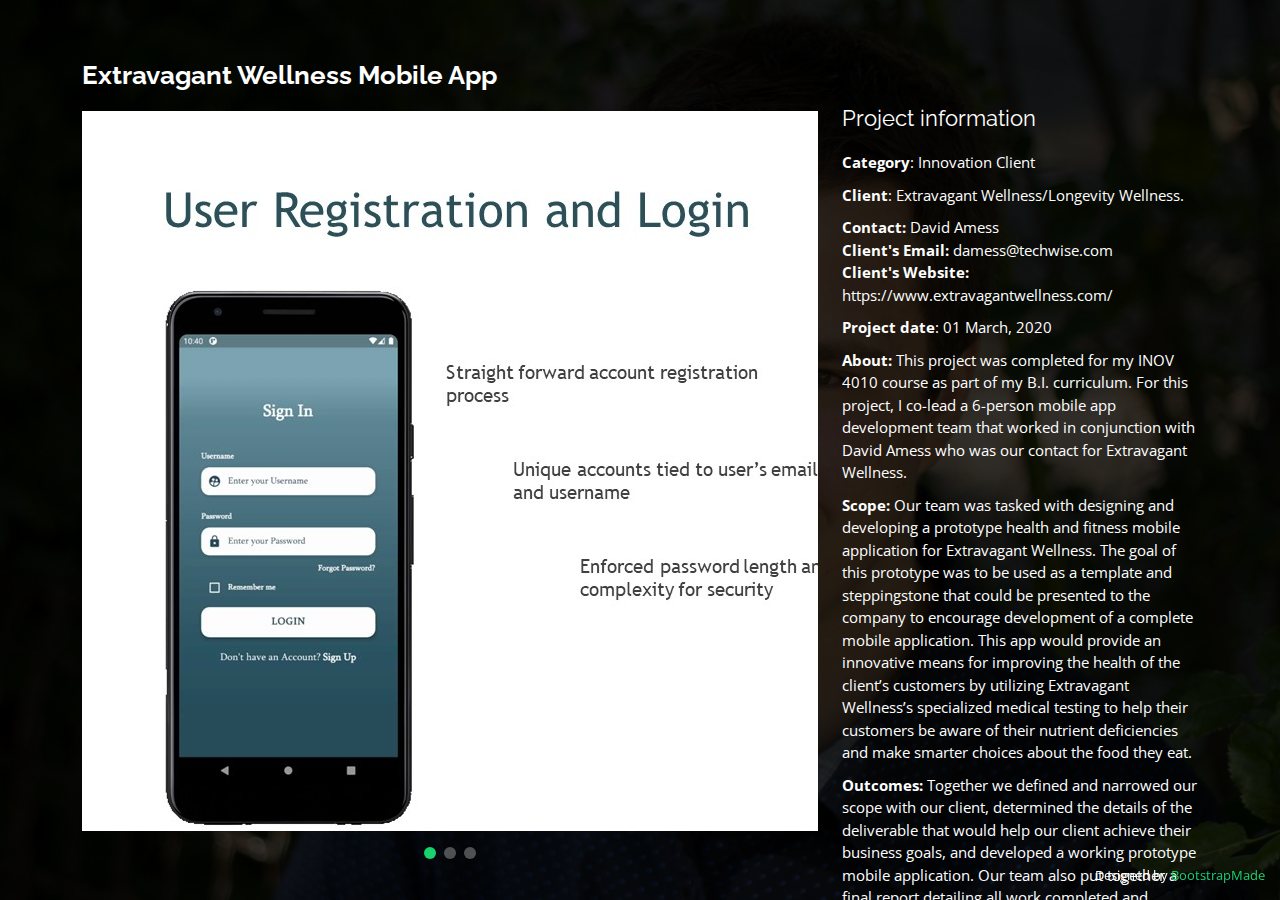
==== portfolio-details0.html @ 21a7d77b "Massive Portfolio Update" ====
<!DOCTYPE html>
<html lang="en">

<head>
  <meta charset="utf-8">
  <meta content="width=device-width, initial-scale=1.0" name="viewport">

  <title>Portfolio Details - Personal Bootstrap Template</title>
  <meta content="" name="description">
  <meta content="" name="keywords">

  <!-- Favicons -->
  <link href="assets/img/favicon.png" rel="icon">
  <link href="assets/img/apple-touch-icon.png" rel="apple-touch-icon">

  <!-- Google Fonts -->
  <link href="https://fonts.googleapis.com/css?family=Open+Sans:300,300i,400,400i,600,600i,700,700i|Raleway:300,300i,400,400i,500,500i,600,600i,700,700i|Poppins:300,300i,400,400i,500,500i,600,600i,700,700i" rel="stylesheet">

  <!-- Vendor CSS Files -->
  <link href="assets/vendor/bootstrap/css/bootstrap.min.css" rel="stylesheet">
  <link href="assets/vendor/bootstrap-icons/bootstrap-icons.css" rel="stylesheet">
  <link href="assets/vendor/boxicons/css/boxicons.min.css" rel="stylesheet">
  <link href="assets/vendor/glightbox/css/glightbox.min.css" rel="stylesheet">
  <link href="assets/vendor/remixicon/remixicon.css" rel="stylesheet">
  <link href="assets/vendor/swiper/swiper-bundle.min.css" rel="stylesheet">

  <!-- Template Main CSS File -->
  <link href="assets/css/style.css" rel="stylesheet">

  <!-- =======================================================
  * Template Name: Personal - v4.0.1
  * Template URL: https://bootstrapmade.com/personal-free-resume-bootstrap-template/
  * Author: BootstrapMade.com
  * License: https://bootstrapmade.com/license/
  ======================================================== -->
</head>

<body>

  <main id="main">

    <!-- ======= Portfolio Details ======= -->
    <div id="portfolio-details" class="portfolio-details">
      <div class="container">

        <div class="row">

          <div class="col-lg-8">
            <h2 class="portfolio-title">Extravagant Wellness Mobile App</h2>

            <div class="portfolio-details-slider swiper-container">
              <div class="swiper-wrapper align-items-center">

                <div class="swiper-slide">
                  <img src="assets/img/portfolio/4010/Slide12.JPG" alt="">
                </div>

                <div class="swiper-slide">
                  <img src="assets/img/portfolio/4010/Slide4.JPG" alt="">
                </div>

                <div class="swiper-slide">
                  <img src="assets/img/portfolio/4010/Slide5.JPG" alt="">
                </div>

              </div>
              <div class="swiper-pagination"></div>
            </div>

          </div>

          <div class="col-lg-4 portfolio-info">
            <h3>Project information</h3>
            <ul>
              <li><strong>Category</strong>: Innovation Client</li>
              <li><strong>Client</strong>: Extravagant Wellness/Longevity Wellness.</li>
              <li><strong>Contact:</strong> David Amess</li>
              </li><strong>Client's Email:</strong> damess@techwise.com</li>
              <li><strong>Client's Website:</strong> https://www.extravagantwellness.com/</li>
              <li><strong>Project date</strong>: 01 March, 2020</li>
              <li>
                <strong>About:</strong> This project was completed for my INOV 4010 course as part of my B.I. curriculum.
                For this project, I co-lead a 6-person mobile app development team that worked in conjunction with David Amess who was our contact for Extravagant Wellness.
              </li>
              <li>
                <strong>Scope:</strong> Our team was tasked with designing and developing a prototype health and fitness mobile application for Extravagant Wellness.
                The goal of this prototype was to be used as a template and steppingstone that could be presented to the company to encourage development of a complete mobile application.
                This app would provide an innovative means for improving the health of the client’s customers by utilizing Extravagant Wellness’s specialized medical testing to help their
                customers be aware of their nutrient deficiencies and make smarter choices about the food they eat.
              </li>
              <li>
                <strong>Outcomes:</strong> Together we defined and narrowed our scope with our client, determined the details of the deliverable that would help our client achieve their business goals,
                and developed a working prototype mobile application.
                Our team also put together a final report detailing all work completed and market facing presentation.
                All of which, our team presented to the executives of the company and a medical professional to be considered for further development by our contact,  Mr. Amess.
              </li>
            </ul>
            <a class="btn btn-primary btn js-scroll px-4" target="_blank" href="assets/files/4010/Extravagant_Wellness_Final_Report.pdf" role="button" style="font-size: 17px">Final Report</a>
            <a class="btn btn-primary btn js-scroll px-4" target="_blank" href="assets/files/4010/Longevity_Wellness_Presentation.pptx" role="button" style="font-size: 17px">Presentation</a>
          </div>
        </div>

      </div>
    </div><!-- End Portfolio Details -->

  </main><!-- End #main -->

  <div class="credits">
    <!-- All the links in the footer should remain intact. -->
    <!-- You can delete the links only if you purchased the pro version. -->
    <!-- Licensing information: https://bootstrapmade.com/license/ -->
    <!-- Purchase the pro version with working PHP/AJAX contact form: https://bootstrapmade.com/personal-free-resume-bootstrap-template/ -->
    Designed by <a href="https://bootstrapmade.com/">BootstrapMade</a>
  </div>

  <!-- Vendor JS Files -->
  <script src="assets/vendor/bootstrap/js/bootstrap.bundle.min.js"></script>
  <script src="assets/vendor/glightbox/js/glightbox.min.js"></script>
  <script src="assets/vendor/isotope-layout/isotope.pkgd.min.js"></script>
  <script src="assets/vendor/php-email-form/validate.js"></script>
  <script src="assets/vendor/purecounter/purecounter.js"></script>
  <script src="assets/vendor/swiper/swiper-bundle.min.js"></script>
  <script src="assets/vendor/waypoints/noframework.waypoints.js"></script>

  <!-- Template Main JS File -->
  <script src="assets/js/main.js"></script>

</body>

</html>
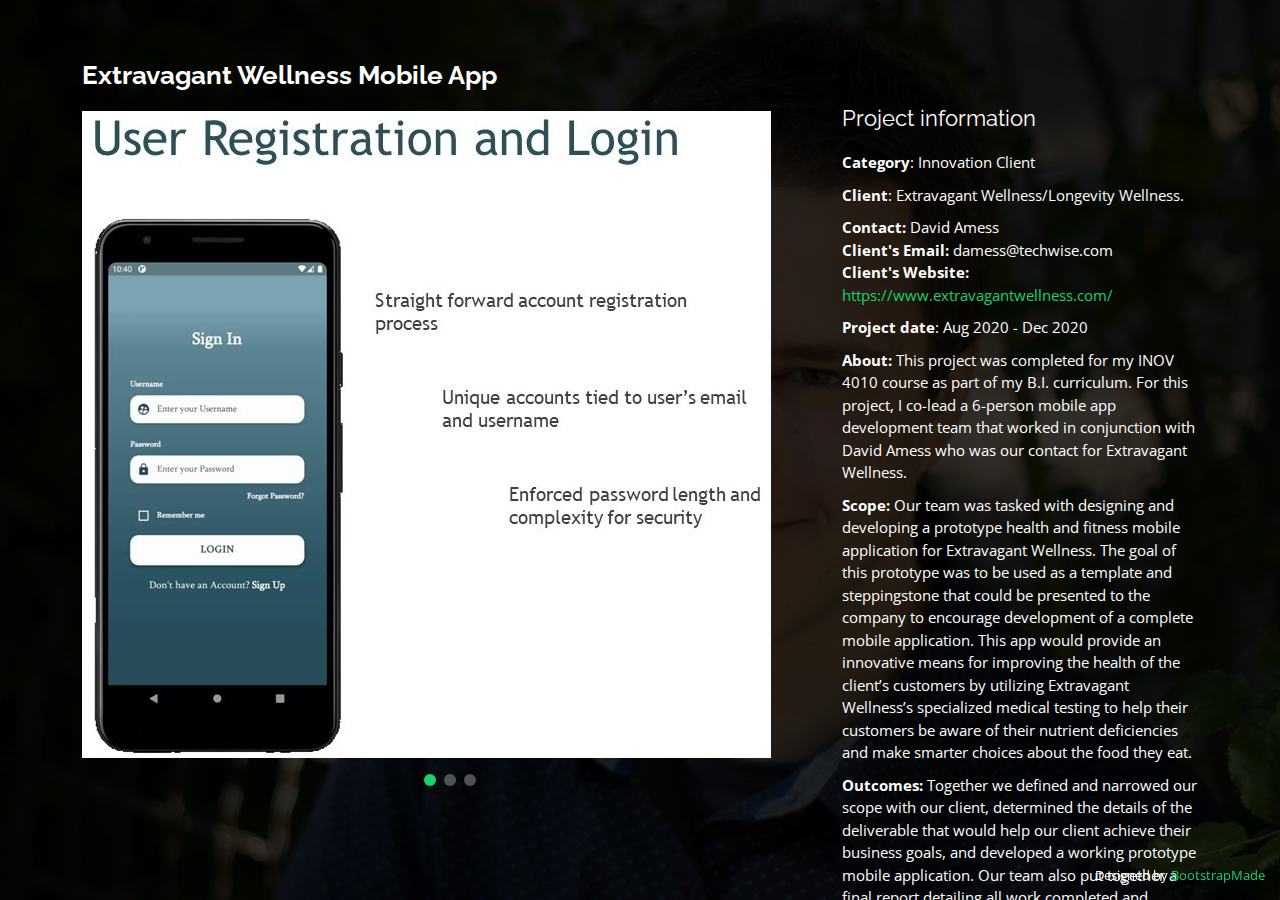
==== commit cd55daf0: "Portfolio Adjustments" ====
--- a/portfolio-details0.html
+++ b/portfolio-details0.html
@@ -76,8 +76,8 @@
               <li><strong>Client</strong>: Extravagant Wellness/Longevity Wellness.</li>
               <li><strong>Contact:</strong> David Amess</li>
               </li><strong>Client's Email:</strong> damess@techwise.com</li>
-              <li><strong>Client's Website:</strong> https://www.extravagantwellness.com/</li>
-              <li><strong>Project date</strong>: 01 March, 2020</li>
+              <li><strong>Client's Website:</strong> <a href="#">https://www.extravagantwellness.com/</a></li> 
+              <li><strong>Project date</strong>: Aug 2020 - Dec 2020</li>
               <li>
                 <strong>About:</strong> This project was completed for my INOV 4010 course as part of my B.I. curriculum.
                 For this project, I co-lead a 6-person mobile app development team that worked in conjunction with David Amess who was our contact for Extravagant Wellness.
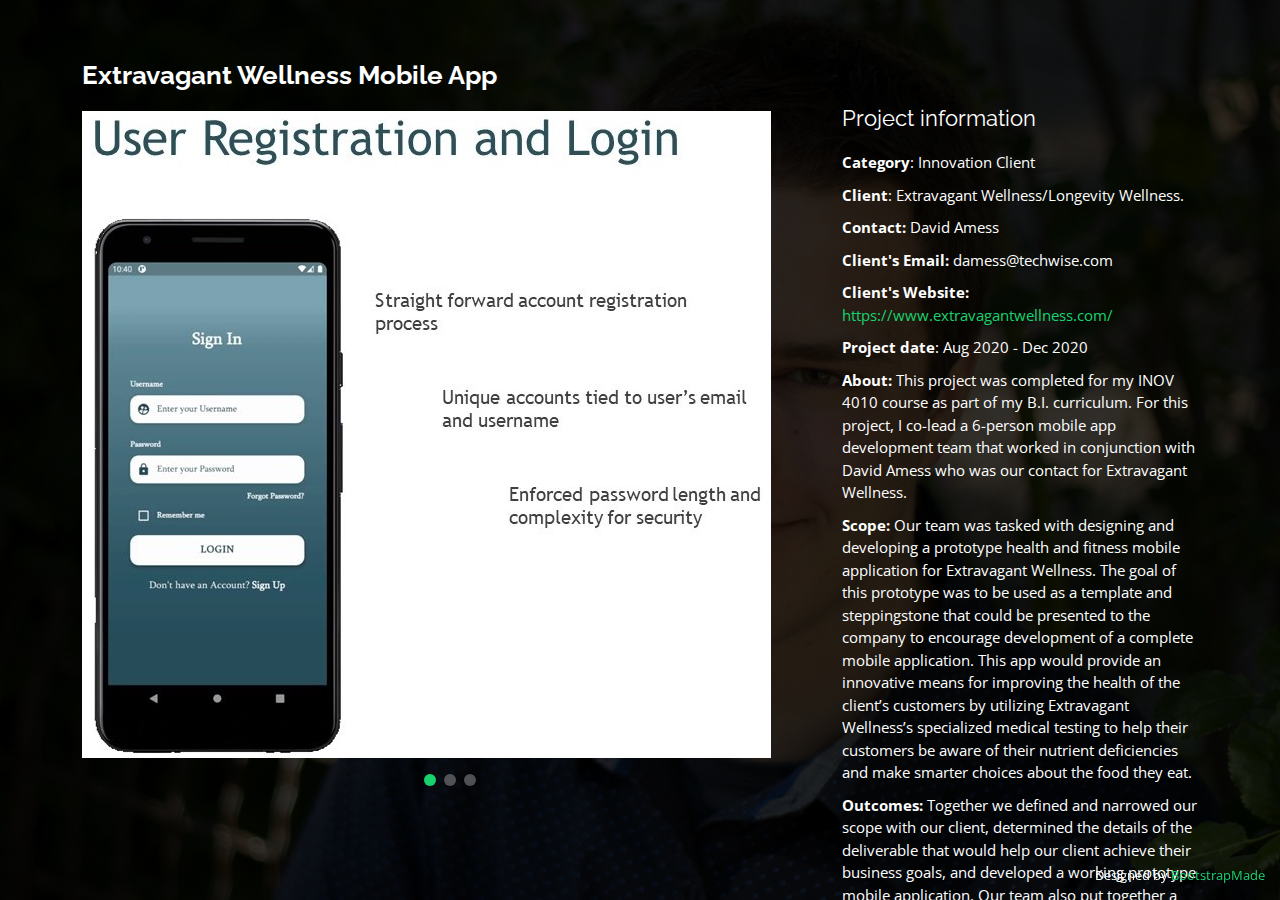
==== commit 844b1b51: "Even More Updates to Portfolio" ====
--- a/portfolio-details0.html
+++ b/portfolio-details0.html
@@ -75,8 +75,8 @@
               <li><strong>Category</strong>: Innovation Client</li>
               <li><strong>Client</strong>: Extravagant Wellness/Longevity Wellness.</li>
               <li><strong>Contact:</strong> David Amess</li>
-              </li><strong>Client's Email:</strong> damess@techwise.com</li>
-              <li><strong>Client's Website:</strong> <a href="#">https://www.extravagantwellness.com/</a></li> 
+              <li><strong>Client's Email:</strong> damess@techwise.com</li>
+              <li><strong>Client's Website:</strong> <a href="#">https://www.extravagantwellness.com/</a></li>
               <li><strong>Project date</strong>: Aug 2020 - Dec 2020</li>
               <li>
                 <strong>About:</strong> This project was completed for my INOV 4010 course as part of my B.I. curriculum.
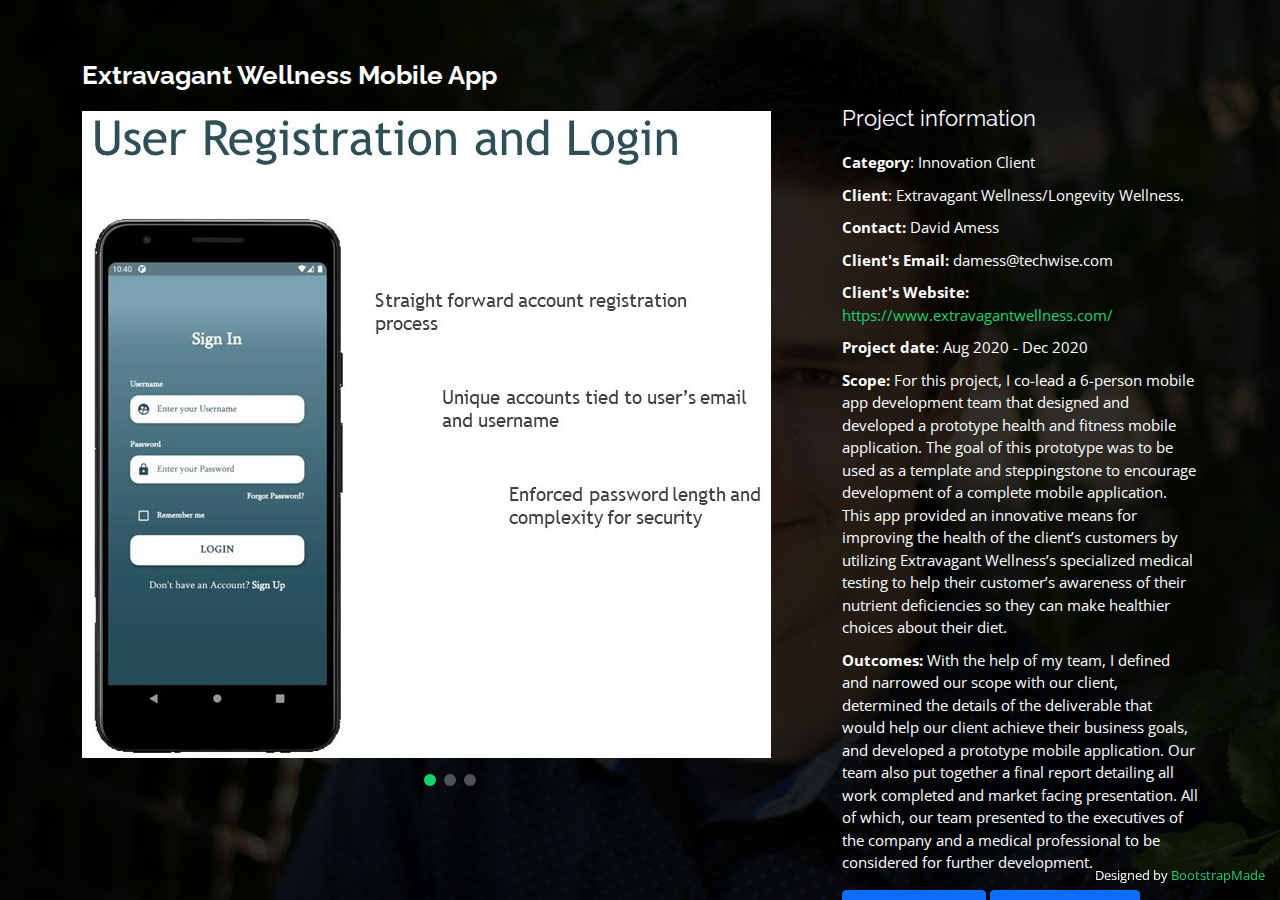
==== commit 28ce44ba: "Major Portfolio Update" ====
--- a/portfolio-details0.html
+++ b/portfolio-details0.html
@@ -79,20 +79,15 @@
               <li><strong>Client's Website:</strong> <a href="#">https://www.extravagantwellness.com/</a></li>
               <li><strong>Project date</strong>: Aug 2020 - Dec 2020</li>
               <li>
-                <strong>About:</strong> This project was completed for my INOV 4010 course as part of my B.I. curriculum.
-                For this project, I co-lead a 6-person mobile app development team that worked in conjunction with David Amess who was our contact for Extravagant Wellness.
+                <strong>Scope:</strong> For this project, I co-lead a 6-person mobile app development team that designed and developed a prototype health and fitness mobile application.
+                The goal of this prototype was to be used as a template and steppingstone to encourage development of a complete mobile application.
+                This app provided an innovative means for improving the health of the client’s customers by utilizing Extravagant Wellness’s specialized medical testing to help their customer’s
+                awareness of their nutrient deficiencies so they can make healthier choices about their diet.
               </li>
               <li>
-                <strong>Scope:</strong> Our team was tasked with designing and developing a prototype health and fitness mobile application for Extravagant Wellness.
-                The goal of this prototype was to be used as a template and steppingstone that could be presented to the company to encourage development of a complete mobile application.
-                This app would provide an innovative means for improving the health of the client’s customers by utilizing Extravagant Wellness’s specialized medical testing to help their
-                customers be aware of their nutrient deficiencies and make smarter choices about the food they eat.
-              </li>
-              <li>
-                <strong>Outcomes:</strong> Together we defined and narrowed our scope with our client, determined the details of the deliverable that would help our client achieve their business goals,
-                and developed a working prototype mobile application.
-                Our team also put together a final report detailing all work completed and market facing presentation.
-                All of which, our team presented to the executives of the company and a medical professional to be considered for further development by our contact,  Mr. Amess.
+                <strong>Outcomes:</strong> With the help of my team, I defined and narrowed our scope with our client, determined the details of the deliverable that would help our client achieve
+                their business goals, and developed a prototype mobile application. Our team also put together a final report detailing all work completed and market facing presentation.
+                All of which, our team presented to the executives of the company and a medical professional to be considered for further development. 
               </li>
             </ul>
             <a class="btn btn-primary btn js-scroll px-4" target="_blank" href="assets/files/4010/Extravagant_Wellness_Final_Report.pdf" role="button" style="font-size: 17px">Final Report</a>
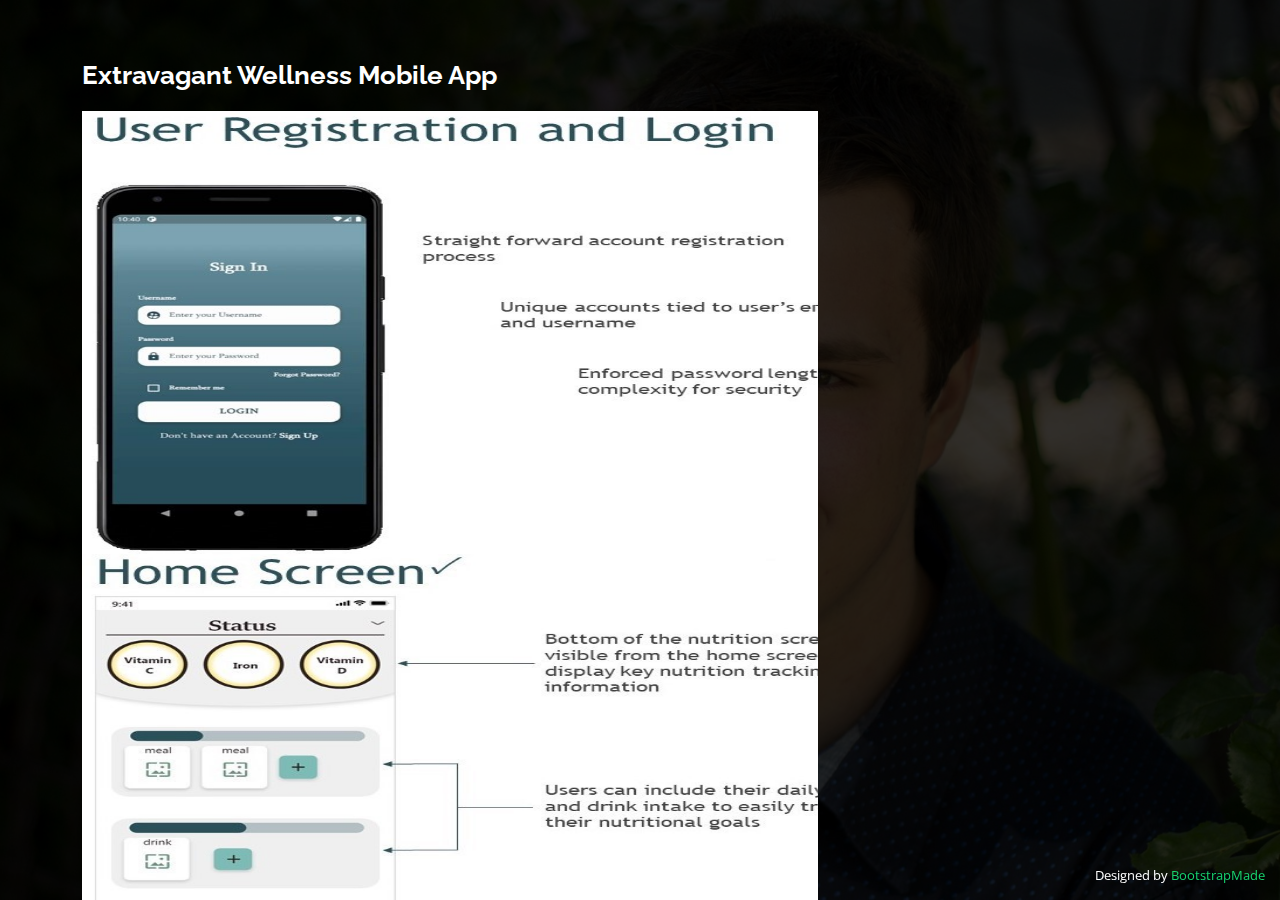
==== commit 3b4781e2: "Test of Image Ajustment" ====
--- a/portfolio-details0.html
+++ b/portfolio-details0.html
@@ -52,15 +52,15 @@
               <div class="swiper-wrapper align-items-center">
 
                 <div class="swiper-slide">
-                  <img src="assets/img/portfolio/4010/Slide12.JPG" alt="">
+                  <img src="assets/img/portfolio/4010/Slide12.JPG" alt="" style="width:800px;height:443px;>
                 </div>
 
                 <div class="swiper-slide">
-                  <img src="assets/img/portfolio/4010/Slide4.JPG" alt="">
+                  <img src="assets/img/portfolio/4010/Slide4.JPG" alt="" style="width:800px;height:443px;>
                 </div>
 
                 <div class="swiper-slide">
-                  <img src="assets/img/portfolio/4010/Slide5.JPG" alt="">
+                  <img src="assets/img/portfolio/4010/Slide5.JPG" alt="" style="width:800px;height:443px;>
                 </div>
 
               </div>
@@ -87,7 +87,7 @@
               <li>
                 <strong>Outcomes:</strong> With the help of my team, I defined and narrowed our scope with our client, determined the details of the deliverable that would help our client achieve
                 their business goals, and developed a prototype mobile application. Our team also put together a final report detailing all work completed and market facing presentation.
-                All of which, our team presented to the executives of the company and a medical professional to be considered for further development. 
+                All of which, our team presented to the executives of the company and a medical professional to be considered for further development.
               </li>
             </ul>
             <a class="btn btn-primary btn js-scroll px-4" target="_blank" href="assets/files/4010/Extravagant_Wellness_Final_Report.pdf" role="button" style="font-size: 17px">Final Report</a>
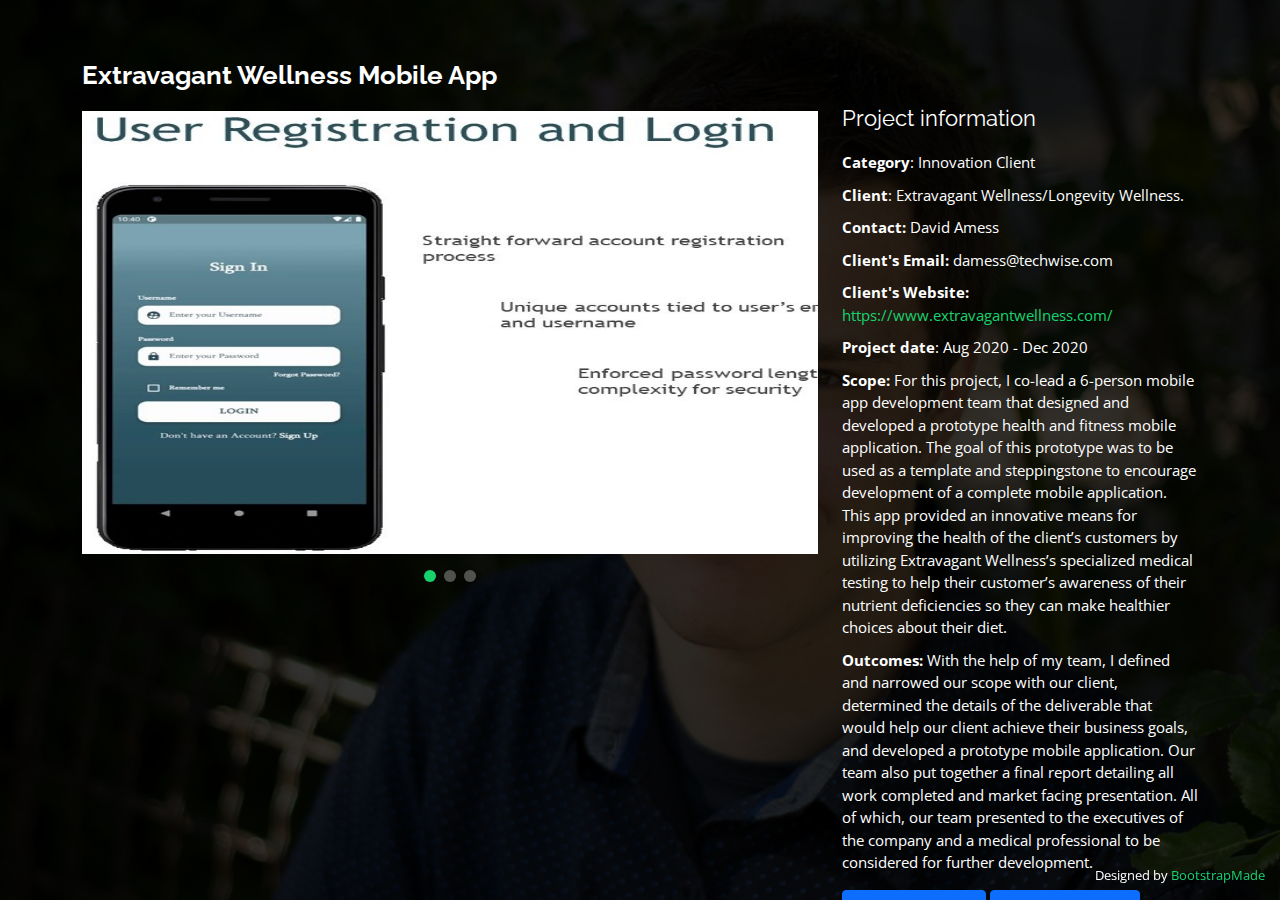
==== commit 14ce062b: "Fixed and added pictures" ====
--- a/portfolio-details0.html
+++ b/portfolio-details0.html
@@ -52,15 +52,15 @@
               <div class="swiper-wrapper align-items-center">
 
                 <div class="swiper-slide">
-                  <img src="assets/img/portfolio/4010/Slide12.JPG" alt="" style="width:800px;height:443px;>
+                  <img src="assets/img/portfolio/4010/Slide12.JPG" alt="" style="width:800px;height:443px;">
                 </div>
 
                 <div class="swiper-slide">
-                  <img src="assets/img/portfolio/4010/Slide4.JPG" alt="" style="width:800px;height:443px;>
+                  <img src="assets/img/portfolio/4010/Slide4.JPG" alt="" style="width:800px;height:443px;">
                 </div>
 
                 <div class="swiper-slide">
-                  <img src="assets/img/portfolio/4010/Slide5.JPG" alt="" style="width:800px;height:443px;>
+                  <img src="assets/img/portfolio/4010/Slide5.JPG" alt="" style="width:800px;height:443px;">
                 </div>
 
               </div>
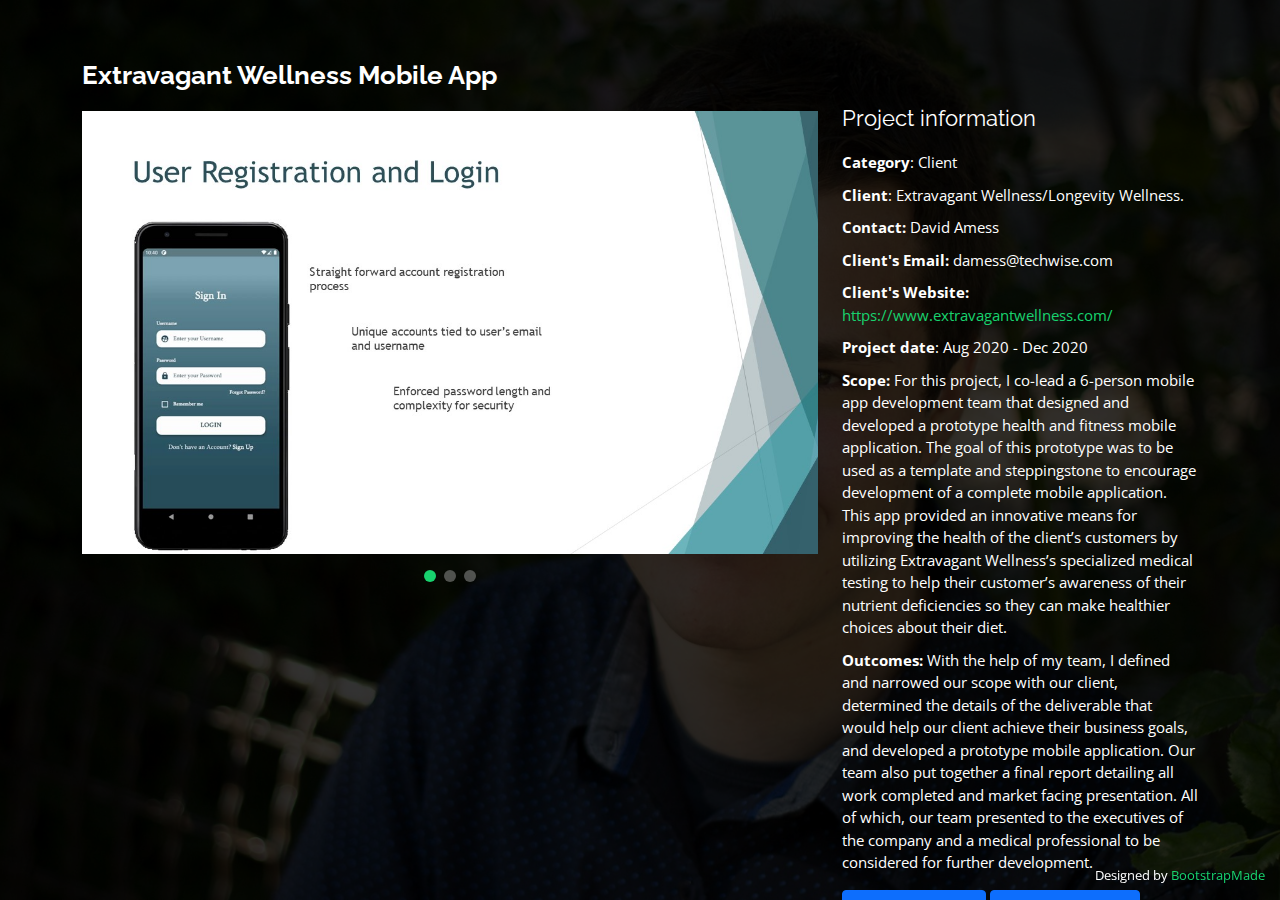
==== commit 39a5ed01: "Some final touches" ====
--- a/portfolio-details0.html
+++ b/portfolio-details0.html
@@ -52,15 +52,15 @@
               <div class="swiper-wrapper align-items-center">
 
                 <div class="swiper-slide">
-                  <img src="assets/img/portfolio/4010/Slide12.JPG" alt="" style="width:800px;height:443px;">
+                  <img src="assets/img/portfolio/4010/Slide12.JPG" alt="" width="800" height="443">
                 </div>
 
                 <div class="swiper-slide">
-                  <img src="assets/img/portfolio/4010/Slide4.JPG" alt="" style="width:800px;height:443px;">
+                  <img src="assets/img/portfolio/4010/Slide4.JPG" alt="" width="800" height="443">
                 </div>
 
                 <div class="swiper-slide">
-                  <img src="assets/img/portfolio/4010/Slide5.JPG" alt="" style="width:800px;height:443px;">
+                  <img src="assets/img/portfolio/4010/Slide5.JPG" alt="" width="800" height="443">
                 </div>
 
               </div>
@@ -72,7 +72,7 @@
           <div class="col-lg-4 portfolio-info">
             <h3>Project information</h3>
             <ul>
-              <li><strong>Category</strong>: Innovation Client</li>
+              <li><strong>Category</strong>: Client</li>
               <li><strong>Client</strong>: Extravagant Wellness/Longevity Wellness.</li>
               <li><strong>Contact:</strong> David Amess</li>
               <li><strong>Client's Email:</strong> damess@techwise.com</li>
